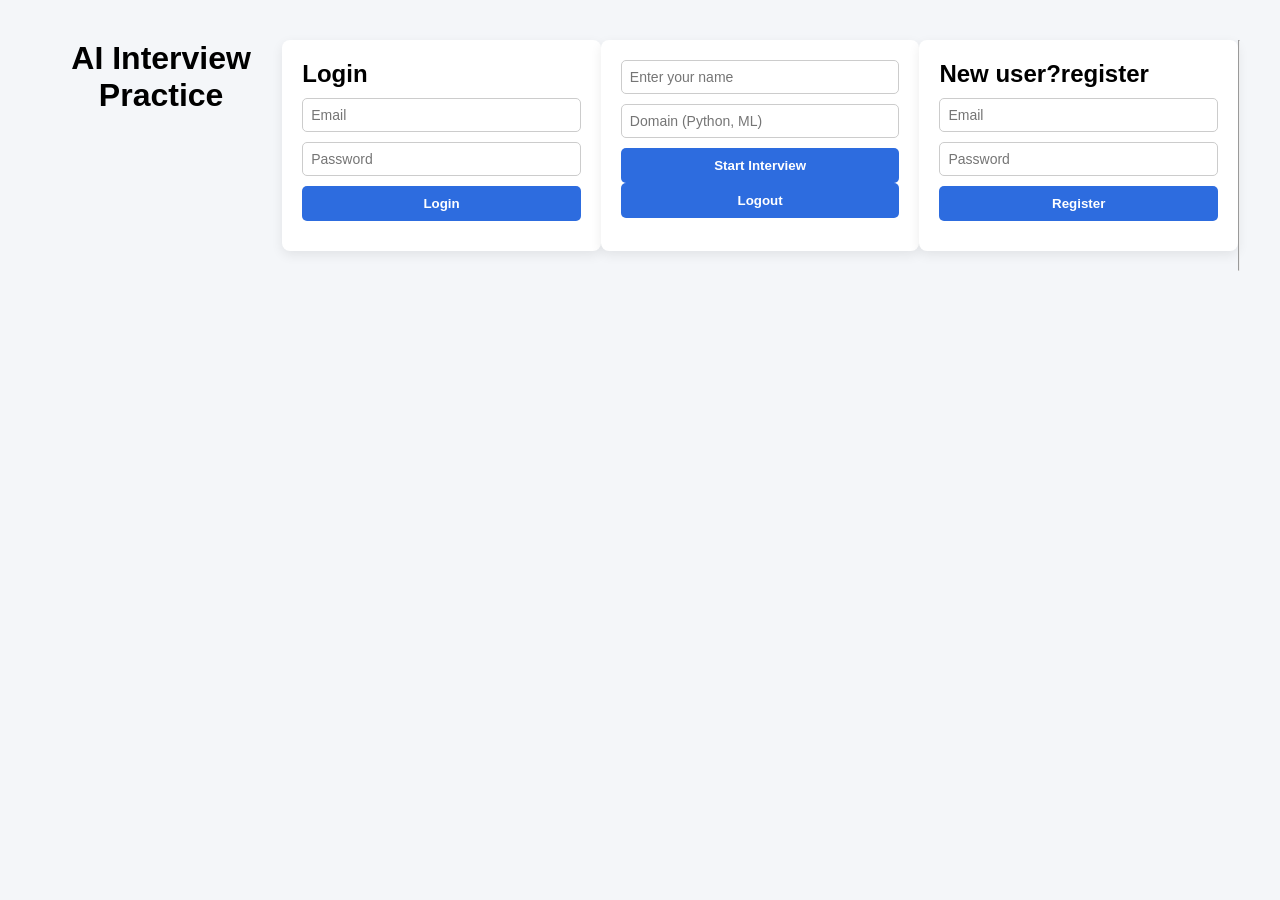
==== frontend/index.html @ e3961725 "added login logout" ====
<!DOCTYPE html>
<html>
<head>
    <title>AI Interview App</title>
    <link rel="stylesheet" href="/frontend/style.css">
</head>
<body>

<h1>AI Interview Practice</h1>

<div id="auth-section">
    <h2>Login</h2>
    <input type="email" id="email" placeholder="Email">
    <input type="password" id="password" placeholder="Password">
    <button onclick="login()">Login</button>
    
    <p id="auth-message"></p>
</div>


<div>
    <input type="text" id="name" placeholder="Enter your name">
    <input type="text" id="domain" placeholder="Domain (Python, ML)">
    <button onclick="startInterview()">Start Interview</button>
    <button onclick="logout()">Logout</button>
</div>

<div id="register">
    <h2>New user?register</h2>
    <input type="email" id="register-email" placeholder="Email">
    <input type="password" id="register-password" placeholder="Password">
    <button onclick="register()">Register</button>
    <p id="register-message"></p>

</div>

<hr>

<div id="interview-section" style="display:none;">
    <h3 id="question"></h3>

    <textarea id="answer" rows="5" cols="50"></textarea>
    <br>
    <button onclick="submitAnswer()">Submit Answer</button>

    <h4 id="feedback"></h4>
</div>

    <script src="/frontend/script.js"></script>

</body>
</html>
---- frontend/style.css ----
/* Reset */
* {
    box-sizing: border-box;
    margin: 0;
    padding: 0;
    font-family: Arial, Helvetica, sans-serif;
}

body {
    background-color: #f4f6f9;
    padding: 40px;
    display: flex;
    justify-content: center;
}

h1 {
    margin-bottom: 20px;
    text-align: center;
}

h2 {
    margin-bottom: 10px;
}

#auth-section,
#register-section,
#interview-section,
div {
    background: white;
    padding: 20px;
    margin-bottom: 20px;
    width: 400px;
    border-radius: 8px;
    box-shadow: 0 4px 12px rgba(0, 0, 0, 0.08);
}

input, textarea {
    width: 100%;
    padding: 8px;
    margin-bottom: 10px;
    border-radius: 5px;
    border: 1px solid #ccc;
    font-size: 14px;
}

button {
    width: 100%;
    padding: 10px;
    background-color: #2d6cdf;
    color: white;
    border: none;
    border-radius: 5px;
    cursor: pointer;
    font-weight: bold;
}

button:hover {
    background-color: #1f4fb2;
}

#auth-message,
#register-message,
#feedback {
    margin-top: 10px;
    font-size: 14px;
    color: #d9534f;
}
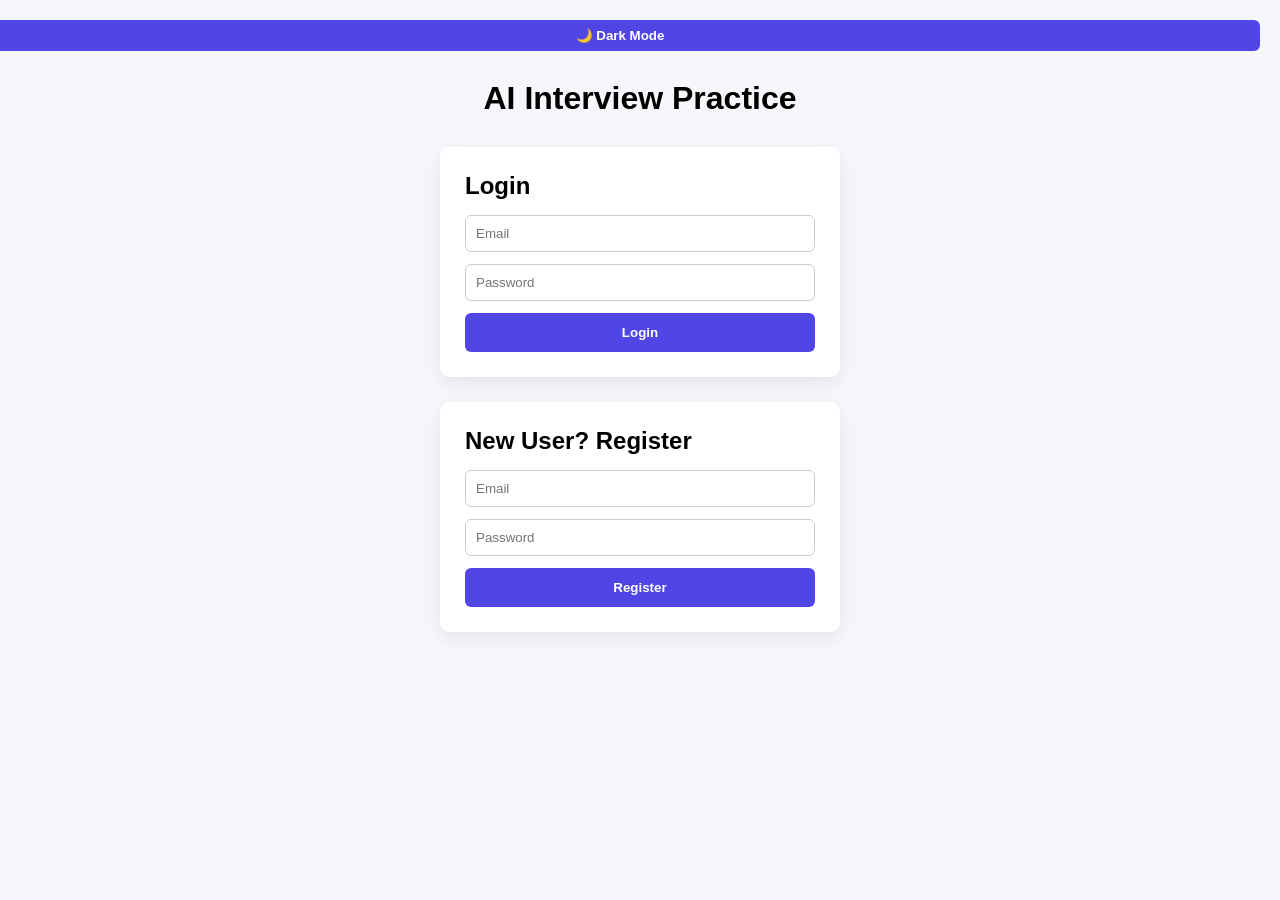
==== commit 3fd374f4: "added llm and other" ====
--- a/frontend/index.html
+++ b/frontend/index.html
@@ -6,47 +6,49 @@
 </head>
 <body>
 
-<h1>AI Interview Practice</h1>
+<div class="auth-container">
+    
+    <button id="theme-toggle">🌙 Dark Mode</button>
 
-<div id="auth-section">
-    <h2>Login</h2>
-    <input type="email" id="email" placeholder="Email">
-    <input type="password" id="password" placeholder="Password">
-    <button onclick="login()">Login</button>
-    
-    <p id="auth-message"></p>
-</div>
+    <h1 class="app-title">AI Interview Practice</h1>
+
+    <!-- LOGIN CARD -->
+
+    <div class="auth-card">
+
+        <h2>Login</h2>
+
+        <input id="email" type="email" placeholder="Email">
+        <input id="password" type="password" placeholder="Password">
 
 
-<div>
-    <input type="text" id="name" placeholder="Enter your name">
-    <input type="text" id="domain" placeholder="Domain (Python, ML)">
-    <button onclick="startInterview()">Start Interview</button>
-    <button onclick="logout()">Logout</button>
-</div>
+        <button type="button" onclick="login()">Login</button>
 
-<div id="register">
-    <h2>New user?register</h2>
-    <input type="email" id="register-email" placeholder="Email">
-    <input type="password" id="register-password" placeholder="Password">
-    <button onclick="register()">Register</button>
-    <p id="register-message"></p>
+
+        <div id="auth-message"></div>
+
+    </div>
+
+    <!-- REGISTER CARD -->
+
+    <div class="auth-card">
+
+        <h2>New User? Register</h2>
+
+        <input id="register-email" type="email" placeholder="Email">
+        <input id="register-password" type="password" placeholder="Password">
+
+        <button type="button" onclick="register()">Register</button>
+
+
+        <div id="register-message"></div>
+
+    </div>
 
 </div>
 
-<hr>
-
-<div id="interview-section" style="display:none;">
-    <h3 id="question"></h3>
-
-    <textarea id="answer" rows="5" cols="50"></textarea>
-    <br>
-    <button onclick="submitAnswer()">Submit Answer</button>
-
-    <h4 id="feedback"></h4>
-</div>
-
-    <script src="/frontend/script.js"></script>
+<script src="/frontend/script.js"></script>
 
 </body>
+
 </html>
--- a/frontend/style.css
+++ b/frontend/style.css
@@ -1,4 +1,5 @@
 /* Reset */
+
 * {
     box-sizing: border-box;
     margin: 0;
@@ -6,62 +7,273 @@
     font-family: Arial, Helvetica, sans-serif;
 }
 
+/* Body */
+
 body {
-    background-color: #f4f6f9;
+    background: #F5F7FB;
+}
+
+/* Sidebar */
+
+.sidebar {
+    width: 220px;
+    height: 100vh;
+    background: linear-gradient(180deg,#4F46E5,#6366F1);
+    position: fixed;
+    left: 0;
+    top: 0;
+    padding: 25px;
+    color: white;
+
+    display: flex;
+    flex-direction: column;
+    justify-content: space-between;
+}
+
+.sidebar h2 {
+    font-size: 24px;
+}
+
+/* Sidebar bottom area */
+
+.sidebar-bottom {
+    margin-top: auto;
+}
+
+/* Main Content */
+
+.main-content {
+    margin-left: 220px;
+    padding: 60px;
+}
+
+/* Interview Card */
+
+.card {
+    max-width: 700px;
+    background: white;
     padding: 40px;
-    display: flex;
-    justify-content: center;
-}
+    border-radius: 12px;
+    box-shadow: 0 10px 25px rgba(0,0,0,0.08);
+}
+
+/* Title */
 
 h1 {
+    margin-bottom: 25px;
+}
+
+/* Progress */
+
+#progress {
     margin-bottom: 20px;
-    text-align: center;
-}
-
-h2 {
-    margin-bottom: 10px;
-}
-
-#auth-section,
-#register-section,
-#interview-section,
-div {
-    background: white;
-    padding: 20px;
+    font-weight: bold;
+}
+
+/* Question box */
+
+.question {
+    background: #F9FAFB;
+    padding: 15px;
+    border-radius: 8px;
     margin-bottom: 20px;
-    width: 400px;
-    border-radius: 8px;
-    box-shadow: 0 4px 12px rgba(0, 0, 0, 0.08);
-}
-
-input, textarea {
+}
+
+/* Answer area */
+
+textarea {
     width: 100%;
-    padding: 8px;
-    margin-bottom: 10px;
-    border-radius: 5px;
+    height: 130px;
+    padding: 12px;
+    border-radius: 6px;
     border: 1px solid #ccc;
+    margin-bottom: 20px;
     font-size: 14px;
 }
+
+/* Buttons */
 
 button {
     width: 100%;
-    padding: 10px;
-    background-color: #2d6cdf;
+    padding: 12px;
+    background: #4F46E5;
     color: white;
     border: none;
-    border-radius: 5px;
+    border-radius: 6px;
+    font-weight: bold;
     cursor: pointer;
-    font-weight: bold;
 }
 
 button:hover {
-    background-color: #1f4fb2;
-}
-
-#auth-message,
-#register-message,
+    background: #4338CA;
+}
+
+/* Feedback */
+/* 
 #feedback {
-    margin-top: 10px;
-    font-size: 14px;
-    color: #d9534f;
+    margin-top: 20px;
+    padding: 12px;
+    background: #F3F4F6;
+    border-radius: 6px;
+} */
+
+/* AUTH PAGE */
+
+.auth-container{
+    width:400px;
+    margin:80px auto;
+}
+
+.app-title{
+    text-align:center;
+    margin-bottom:30px;
+}
+
+.auth-card{
+    background:white;
+    padding:25px;
+    border-radius:10px;
+    margin-bottom:25px;
+    box-shadow:0 6px 20px rgba(0,0,0,0.08);
+}
+
+.auth-card h2{
+    margin-bottom:15px;
+}
+
+.auth-card input{
+    width:100%;
+    padding:10px;
+    margin-bottom:12px;
+    border-radius:6px;
+    border:1px solid #ccc;
+}
+
+.auth-card button{
+    width:100%;
+    padding:12px;
+    background:#4F46E5;
+    color:white;
+    border:none;
+    border-radius:6px;
+    cursor:pointer;
+}
+
+.auth-card button:hover{
+    background:#4338CA;
+}
+
+/* THEME TOGGLE BUTTON */
+
+#theme-toggle{
+    position:absolute;
+    top:20px;
+    right:20px;
+    padding:8px 14px;
+    border:none;
+    border-radius:6px;
+    background:#4F46E5;
+    color:white;
+    cursor:pointer;
+}
+
+/* DARK MODE */
+
+.dark-mode{
+    background:#121212;
+    color:white;
+}
+
+.dark-mode .auth-card{
+    background:#1E1E1E;
+    color:white;
+}
+
+.dark-mode input{
+    background:#2a2a2a;
+    color:white;
+    border:1px solid #444;
+}
+
+.dark-mode textarea{
+    background:#2a2a2a;
+    color:white;
+    border:1px solid #444;
+}
+
+/* TOP BAR */
+
+.top-bar{
+    display:flex;
+    justify-content:space-between;
+    align-items:center;
+    margin-bottom:20px;
+}
+
+.interview-info span{
+    margin-right:15px;
+    font-weight:600;
+}
+
+.timer{
+    font-weight:600;
+}
+
+/* QUESTION CARD */
+
+.question-card{
+    background:#1e1e1e;
+    padding:25px;
+    border-radius:10px;
+    margin-bottom:20px;
+}
+
+.question-header{
+    font-size:18px;
+    margin-bottom:10px;
+}
+
+.question-text{
+    font-size:16px;
+}
+
+/* ANSWER CARD */
+
+.answer-card{
+    background:#1e1e1e;
+    padding:25px;
+    border-radius:10px;
+    margin-bottom:20px;
+}
+
+textarea{
+    width:100%;
+    height:160px;
+    padding:12px;
+    border-radius:8px;
+    border:1px solid #444;
+    margin-bottom:15px;
+    background:#2a2a2a;
+    color:white;
+}
+
+/* ACTION BUTTONS */
+
+.actions{
+    display:flex;
+    gap:10px;
+}
+
+.secondary-btn{
+    background:#555;
+}
+
+/* FEEDBACK */
+
+.feedback-card {
+    background-color: #1e1e1e;
+    color: #ffffff;
+    padding: 12px;
+    border-radius: 8px;
+    margin-top: 20px;
 }
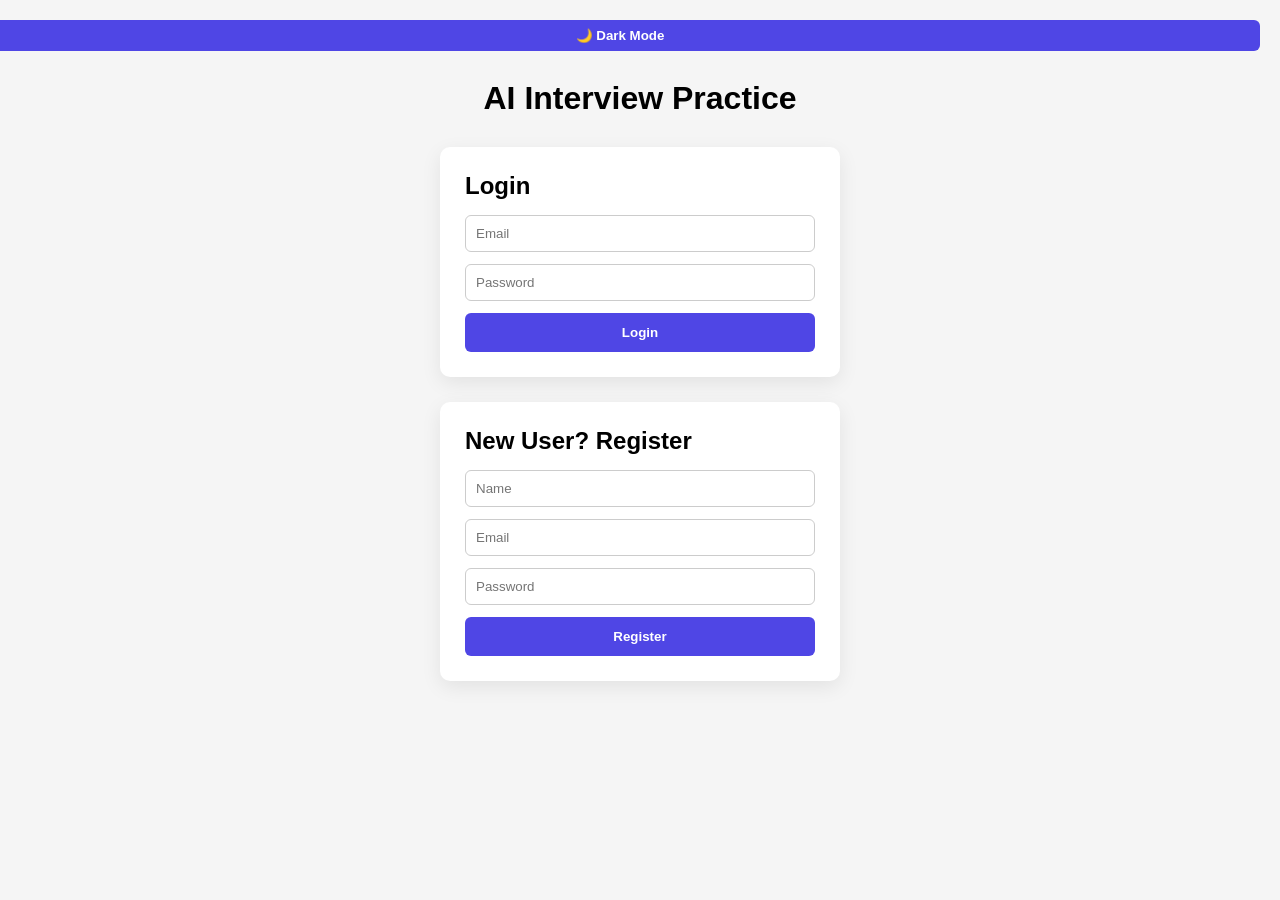
==== commit adea1bc1: "added name in register and changed dashboard" ====
--- a/frontend/index.html
+++ b/frontend/index.html
@@ -34,7 +34,8 @@
     <div class="auth-card">
 
         <h2>New User? Register</h2>
-
+        
+        <input id="register-name" type="name" placeholder="Name">
         <input id="register-email" type="email" placeholder="Email">
         <input id="register-password" type="password" placeholder="Password">
 
--- a/frontend/style.css
+++ b/frontend/style.css
@@ -1,4 +1,4 @@
-/* Reset */
+/* ================= RESET ================= */
 
 * {
     box-sizing: border-box;
@@ -7,13 +7,14 @@
     font-family: Arial, Helvetica, sans-serif;
 }
 
-/* Body */
+/* ================= BODY ================= */
 
 body {
-    background: #F5F7FB;
-}
-
-/* Sidebar */
+    background-color: #f5f5f5;
+    color: black;
+}
+
+/* ================= SIDEBAR ================= */
 
 .sidebar {
     width: 220px;
@@ -34,64 +35,83 @@
     font-size: 24px;
 }
 
-/* Sidebar bottom area */
-
 .sidebar-bottom {
     margin-top: auto;
 }
 
-/* Main Content */
+/* ================= MAIN CONTENT ================= */
 
 .main-content {
     margin-left: 220px;
     padding: 60px;
 }
 
-/* Interview Card */
-
-.card {
-    max-width: 700px;
-    background: white;
-    padding: 40px;
-    border-radius: 12px;
-    box-shadow: 0 10px 25px rgba(0,0,0,0.08);
-}
-
-/* Title */
-
-h1 {
-    margin-bottom: 25px;
-}
-
-/* Progress */
-
-#progress {
-    margin-bottom: 20px;
-    font-weight: bold;
-}
-
-/* Question box */
-
-.question {
-    background: #F9FAFB;
-    padding: 15px;
-    border-radius: 8px;
-    margin-bottom: 20px;
-}
-
-/* Answer area */
-
-textarea {
-    width: 100%;
-    height: 130px;
-    padding: 12px;
-    border-radius: 6px;
-    border: 1px solid #ccc;
-    margin-bottom: 20px;
-    font-size: 14px;
-}
-
-/* Buttons */
+/* ================= TOP BAR ================= */
+
+.top-bar{
+    display:flex;
+    justify-content:space-between;
+    align-items:center;
+    margin-bottom:20px;
+}
+
+.interview-info span{
+    margin-right:15px;
+    font-weight:600;
+}
+
+.timer{
+    font-weight:600;
+}
+
+/* ================= QUESTION CARD ================= */
+
+.question-card{
+    background:#F9FAFB;
+    color:black;
+    padding:25px;
+    border-radius:10px;
+    margin-bottom:20px;
+}
+
+/* 🔥 IMPORTANT FIX */
+
+.question-header{
+    font-size:18px;
+    margin-bottom:10px;
+    color:black;
+}
+
+.question-text{
+    font-size:16px;
+    color:black;
+}
+
+/* ================= ANSWER CARD ================= */
+
+.answer-card{
+    background:white;
+    color:black;
+    padding:25px;
+    border-radius:10px;
+    margin-bottom:20px;
+}
+
+/* ================= TEXTAREA ================= */
+
+textarea{
+    width:100%;
+    height:160px;
+    padding:12px;
+    border-radius:8px;
+    border:1px solid #ccc;
+    margin-bottom:15px;
+    background:white;
+    color:black;
+    font-size:14px;
+}
+
+/* ================= BUTTONS ================= */
 
 button {
     width: 100%;
@@ -108,16 +128,26 @@
     background: #4338CA;
 }
 
-/* Feedback */
-/* 
-#feedback {
+.actions{
+    display:flex;
+    gap:10px;
+}
+
+.secondary-btn{
+    background:#555;
+}
+
+/* ================= FEEDBACK ================= */
+
+.feedback-card {
+    background-color: #F3F4F6;
+    color: black;
+    padding: 12px;
+    border-radius: 8px;
     margin-top: 20px;
-    padding: 12px;
-    background: #F3F4F6;
-    border-radius: 6px;
-} */
-
-/* AUTH PAGE */
+}
+
+/* ================= AUTH PAGE ================= */
 
 .auth-container{
     width:400px;
@@ -131,6 +161,7 @@
 
 .auth-card{
     background:white;
+    color:black;
     padding:25px;
     border-radius:10px;
     margin-bottom:25px;
@@ -149,21 +180,7 @@
     border:1px solid #ccc;
 }
 
-.auth-card button{
-    width:100%;
-    padding:12px;
-    background:#4F46E5;
-    color:white;
-    border:none;
-    border-radius:6px;
-    cursor:pointer;
-}
-
-.auth-card button:hover{
-    background:#4338CA;
-}
-
-/* THEME TOGGLE BUTTON */
+/* ================= THEME BUTTON ================= */
 
 #theme-toggle{
     position:absolute;
@@ -177,15 +194,47 @@
     cursor:pointer;
 }
 
-/* DARK MODE */
-
-.dark-mode{
-    background:#121212;
-    color:white;
-}
+/* ================= DARK MODE ================= */
+
+.dark-mode {
+    background-color: #0f0f0f;
+    color: white;
+}
+
+/* QUESTION CARD */
+
+.dark-mode .question-card{
+    background:#1e1e1e;
+    color:white;
+}
+
+.dark-mode .question-header{
+    color:white;
+}
+
+.dark-mode .question-text{
+    color:white;
+}
+
+/* ANSWER CARD */
+
+.dark-mode .answer-card{
+    background:#1e1e1e;
+    color:white;
+}
+
+/* TEXTAREA */
+
+.dark-mode textarea{
+    background:#2a2a2a;
+    color:white;
+    border:1px solid #444;
+}
+
+/* AUTH */
 
 .dark-mode .auth-card{
-    background:#1E1E1E;
+    background:#1e1e1e;
     color:white;
 }
 
@@ -195,85 +244,9 @@
     border:1px solid #444;
 }
 
-.dark-mode textarea{
-    background:#2a2a2a;
-    color:white;
-    border:1px solid #444;
-}
-
-/* TOP BAR */
-
-.top-bar{
-    display:flex;
-    justify-content:space-between;
-    align-items:center;
-    margin-bottom:20px;
-}
-
-.interview-info span{
-    margin-right:15px;
-    font-weight:600;
-}
-
-.timer{
-    font-weight:600;
-}
-
-/* QUESTION CARD */
-
-.question-card{
-    background:#1e1e1e;
-    padding:25px;
-    border-radius:10px;
-    margin-bottom:20px;
-}
-
-.question-header{
-    font-size:18px;
-    margin-bottom:10px;
-}
-
-.question-text{
-    font-size:16px;
-}
-
-/* ANSWER CARD */
-
-.answer-card{
-    background:#1e1e1e;
-    padding:25px;
-    border-radius:10px;
-    margin-bottom:20px;
-}
-
-textarea{
-    width:100%;
-    height:160px;
-    padding:12px;
-    border-radius:8px;
-    border:1px solid #444;
-    margin-bottom:15px;
-    background:#2a2a2a;
-    color:white;
-}
-
-/* ACTION BUTTONS */
-
-.actions{
-    display:flex;
-    gap:10px;
-}
-
-.secondary-btn{
-    background:#555;
-}
-
 /* FEEDBACK */
 
-.feedback-card {
+.dark-mode .feedback-card {
     background-color: #1e1e1e;
     color: #ffffff;
-    padding: 12px;
-    border-radius: 8px;
-    margin-top: 20px;
 }
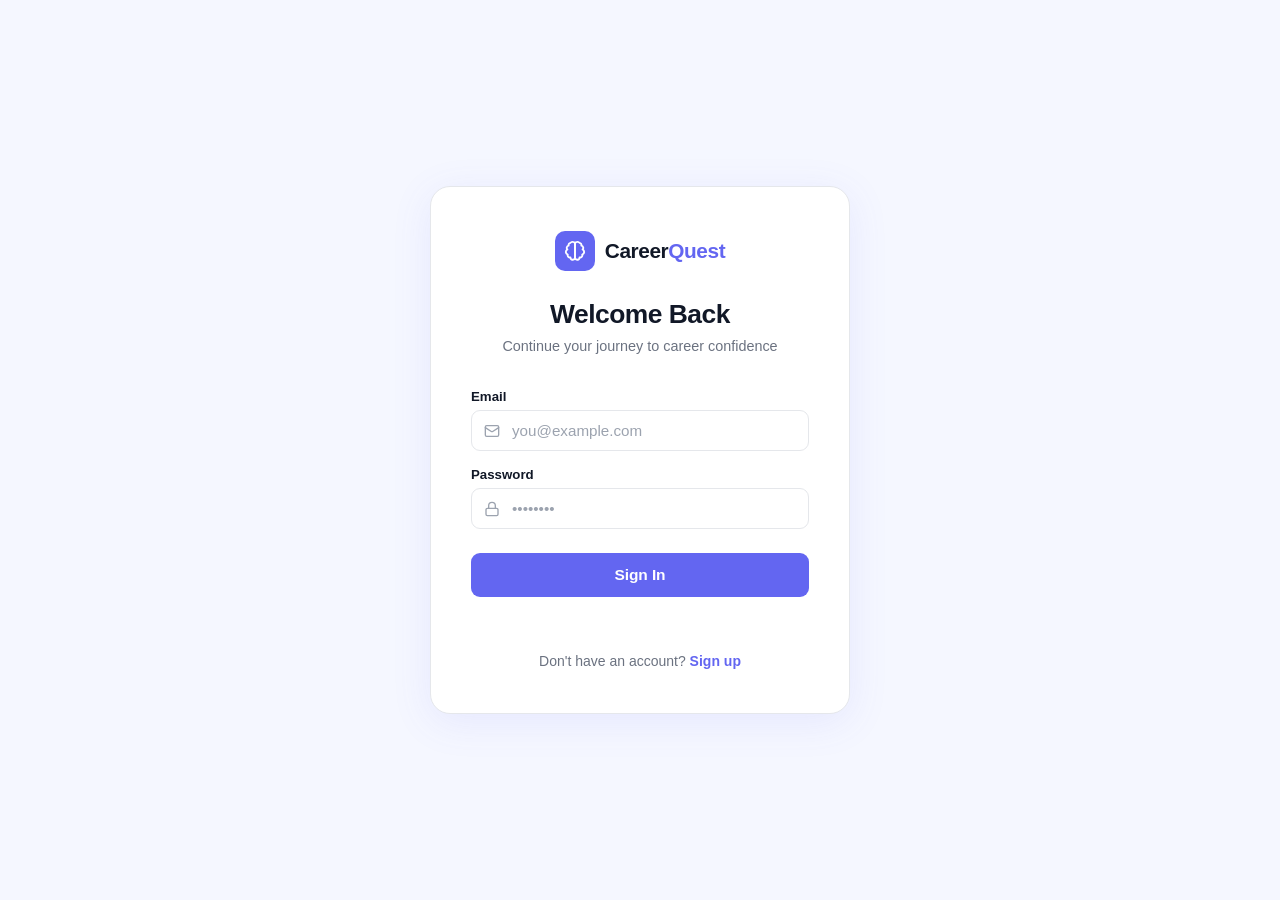
==== commit b06b9a22: "made UI changes" ====
--- a/frontend/index.html
+++ b/frontend/index.html
@@ -1,55 +1,253 @@
 <!DOCTYPE html>
-<html>
+<html lang="en">
 <head>
-    <title>AI Interview App</title>
-    <link rel="stylesheet" href="/frontend/style.css">
+  <meta charset="UTF-8" />
+  <meta name="viewport" content="width=device-width, initial-scale=1.0" />
+  <title>CareerQuest — Sign In</title>
+  <style>
+    *, *::before, *::after { box-sizing: border-box; margin: 0; padding: 0; }
+
+    :root {
+      --primary: #6366f1;
+      --primary-dark: #4f46e5;
+      --primary-light: #e0e7ff;
+      --text: #111827;
+      --muted: #6b7280;
+      --border: #e5e7eb;
+      --bg: #f5f7ff;
+      --card: #ffffff;
+      --error: #dc2626;
+      --radius: 12px;
+    }
+
+    body {
+      font-family: -apple-system, BlinkMacSystemFont, 'Segoe UI', Roboto, 'Helvetica Neue', Arial, sans-serif;
+      background: var(--bg);
+      color: var(--text);
+      min-height: 100vh;
+      display: flex;
+      flex-direction: column;
+      align-items: center;
+      justify-content: center;
+      padding: 24px 20px;
+    }
+
+    /* ── Card ── */
+    .card {
+      background: var(--card);
+      border: 1px solid var(--border);
+      border-radius: 20px;
+      padding: 44px 40px;
+      width: 100%;
+      max-width: 420px;
+      box-shadow: 0 8px 40px rgba(99, 102, 241, 0.10);
+    }
+
+    /* ── Logo ── */
+    .brand {
+      display: flex;
+      align-items: center;
+      justify-content: center;
+      gap: 10px;
+      margin-bottom: 28px;
+      text-decoration: none;
+    }
+
+    .brand-icon {
+      width: 40px;
+      height: 40px;
+      background: var(--primary);
+      border-radius: 10px;
+      display: flex;
+      align-items: center;
+      justify-content: center;
+      color: #fff;
+      flex-shrink: 0;
+    }
+
+    .brand-name {
+      font-size: 1.3rem;
+      font-weight: 800;
+      color: var(--text);
+      letter-spacing: -0.4px;
+    }
+
+    .brand-name span { color: var(--primary); }
+
+    /* ── Headings ── */
+    .card h1 {
+      font-size: 1.65rem;
+      font-weight: 800;
+      letter-spacing: -0.5px;
+      text-align: center;
+      margin-bottom: 6px;
+    }
+
+    .subtitle {
+      font-size: 0.9rem;
+      color: var(--muted);
+      text-align: center;
+      margin-bottom: 32px;
+      line-height: 1.5;
+    }
+
+    /* ── Input fields ── */
+    .field { margin-bottom: 16px; }
+
+    label {
+      display: block;
+      font-size: 0.83rem;
+      font-weight: 600;
+      color: var(--text);
+      margin-bottom: 6px;
+    }
+
+    .input-wrap {
+      position: relative;
+      display: flex;
+      align-items: center;
+    }
+
+    .input-icon {
+      position: absolute;
+      left: 13px;
+      color: #9ca3af;
+      pointer-events: none;
+      display: flex;
+    }
+
+    input {
+      width: 100%;
+      padding: 11px 14px 11px 40px;
+      border: 1.5px solid var(--border);
+      border-radius: 9px;
+      font-size: 0.95rem;
+      color: var(--text);
+      background: var(--card);
+      outline: none;
+      transition: border-color 0.15s, box-shadow 0.15s;
+      font-family: inherit;
+    }
+
+    input::placeholder { color: #9ca3af; }
+
+    input:focus {
+      border-color: var(--primary);
+      box-shadow: 0 0 0 3px rgba(99, 102, 241, 0.12);
+    }
+
+    /* ── Buttons ── */
+    .btn {
+      width: 100%;
+      padding: 13px;
+      border-radius: 9px;
+      font-size: 0.97rem;
+      font-weight: 700;
+      cursor: pointer;
+      transition: background 0.18s, transform 0.18s, box-shadow 0.18s, color 0.18s;
+      font-family: inherit;
+      letter-spacing: -0.1px;
+      border: none;
+    }
+
+    .btn-primary {
+      background: var(--primary);
+      color: #fff;
+      margin-top: 8px;
+    }
+
+    .btn-primary:hover {
+      background: var(--primary-dark);
+      transform: translateY(-1px);
+      box-shadow: 0 6px 20px rgba(99, 102, 241, 0.35);
+    }
+
+    .btn-primary:active { transform: translateY(0); }
+
+    /* ── Error message ── */
+    #auth-message {
+      margin-top: 12px;
+      font-size: 0.875rem;
+      font-weight: 500;
+      min-height: 20px;
+      text-align: center;
+      color: var(--error);
+    }
+
+    /* ── Sign up link ── */
+    .signup-link {
+      text-align: center;
+      font-size: 0.875rem;
+      color: var(--muted);
+      margin-top: 24px;
+    }
+
+    .signup-link a {
+      color: var(--primary);
+      font-weight: 600;
+      text-decoration: none;
+    }
+
+    .signup-link a:hover { text-decoration: underline; }
+
+    /* ── Responsive ── */
+    @media (max-width: 480px) {
+      .card { padding: 32px 24px; }
+    }
+  </style>
 </head>
 <body>
 
-<div class="auth-container">
-    
-    <button id="theme-toggle">🌙 Dark Mode</button>
-
-    <h1 class="app-title">AI Interview Practice</h1>
-
-    <!-- LOGIN CARD -->
-
-    <div class="auth-card">
-
-        <h2>Login</h2>
-
-        <input id="email" type="email" placeholder="Email">
-        <input id="password" type="password" placeholder="Password">
-
-
-        <button type="button" onclick="login()">Login</button>
-
-
-        <div id="auth-message"></div>
-
+  <div class="card">
+
+    <a href="/frontend/landing.html" class="brand">
+      <div class="brand-icon">
+        <svg width="22" height="22" viewBox="0 0 24 24" fill="none" stroke="currentColor" stroke-width="2" stroke-linecap="round" stroke-linejoin="round">
+          <path d="M9.5 2A2.5 2.5 0 0 1 12 4.5v15a2.5 2.5 0 0 1-4.96-.46 2.5 2.5 0 0 1-2.96-3.08 3 3 0 0 1-.34-5.58 2.5 2.5 0 0 1 1.32-4.24 2.5 2.5 0 0 1 1.98-3A2.5 2.5 0 0 1 9.5 2Z"/>
+          <path d="M14.5 2A2.5 2.5 0 0 0 12 4.5v15a2.5 2.5 0 0 0 4.96-.46 2.5 2.5 0 0 0 2.96-3.08 3 3 0 0 0 .34-5.58 2.5 2.5 0 0 0-1.32-4.24 2.5 2.5 0 0 0-1.98-3A2.5 2.5 0 0 0 14.5 2Z"/>
+        </svg>
+      </div>
+      <span class="brand-name">Career<span>Quest</span></span>
+    </a>
+
+    <h1>Welcome Back</h1>
+    <p class="subtitle">Continue your journey to career confidence</p>
+
+    <div class="field">
+      <label for="email">Email</label>
+      <div class="input-wrap">
+        <span class="input-icon">
+          <svg width="16" height="16" viewBox="0 0 24 24" fill="none" stroke="currentColor" stroke-width="2" stroke-linecap="round" stroke-linejoin="round">
+            <rect width="20" height="16" x="2" y="4" rx="2"/>
+            <path d="m22 7-8.97 5.7a1.94 1.94 0 0 1-2.06 0L2 7"/>
+          </svg>
+        </span>
+        <input id="email" type="email" placeholder="you@example.com" autocomplete="email" />
+      </div>
     </div>
 
-    <!-- REGISTER CARD -->
-
-    <div class="auth-card">
-
-        <h2>New User? Register</h2>
-        
-        <input id="register-name" type="name" placeholder="Name">
-        <input id="register-email" type="email" placeholder="Email">
-        <input id="register-password" type="password" placeholder="Password">
-
-        <button type="button" onclick="register()">Register</button>
-
-
-        <div id="register-message"></div>
-
+    <div class="field">
+      <label for="password">Password</label>
+      <div class="input-wrap">
+        <span class="input-icon">
+          <svg width="16" height="16" viewBox="0 0 24 24" fill="none" stroke="currentColor" stroke-width="2" stroke-linecap="round" stroke-linejoin="round">
+            <rect width="18" height="11" x="3" y="11" rx="2" ry="2"/>
+            <path d="M7 11V7a5 5 0 0 1 10 0v4"/>
+          </svg>
+        </span>
+        <input id="password" type="password" placeholder="••••••••" autocomplete="current-password" />
+      </div>
     </div>
 
-</div>
-
-<script src="/frontend/script.js"></script>
+    <button class="btn btn-primary" type="button" onclick="login()">Sign In</button>
+
+    <div id="auth-message"></div>
+
+    <p class="signup-link">Don't have an account? <a href="/register">Sign up</a></p>
+
+  </div>
+
+  <script src="/frontend/script.js"></script>
 
 </body>
-
 </html>
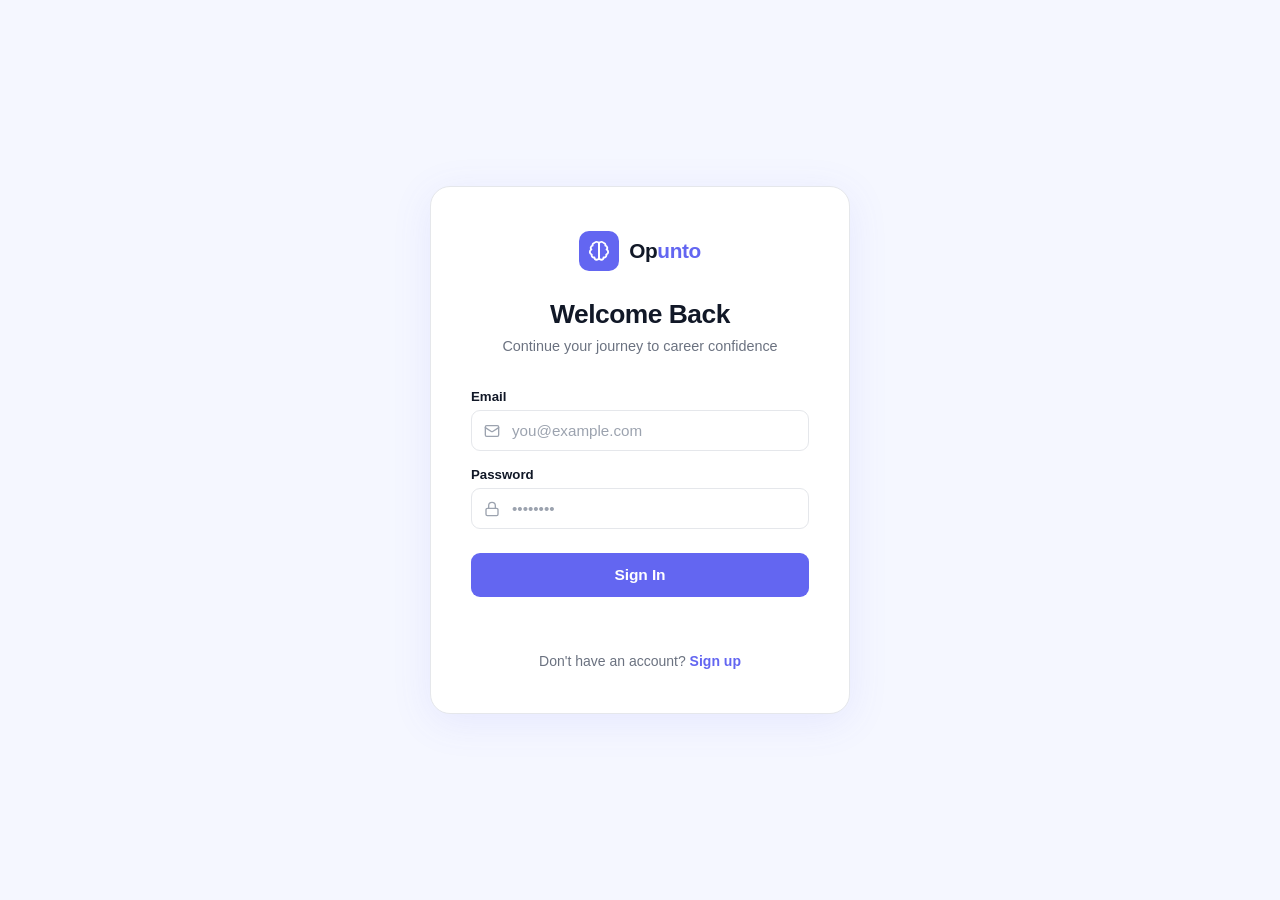
==== commit a55c5708: "changed name to opunto" ====
--- a/frontend/index.html
+++ b/frontend/index.html
@@ -3,7 +3,7 @@
 <head>
   <meta charset="UTF-8" />
   <meta name="viewport" content="width=device-width, initial-scale=1.0" />
-  <title>CareerQuest — Sign In</title>
+  <title>Opunto — Sign In</title>
   <style>
     *, *::before, *::after { box-sizing: border-box; margin: 0; padding: 0; }
 
@@ -207,7 +207,7 @@
           <path d="M14.5 2A2.5 2.5 0 0 0 12 4.5v15a2.5 2.5 0 0 0 4.96-.46 2.5 2.5 0 0 0 2.96-3.08 3 3 0 0 0 .34-5.58 2.5 2.5 0 0 0-1.32-4.24 2.5 2.5 0 0 0-1.98-3A2.5 2.5 0 0 0 14.5 2Z"/>
         </svg>
       </div>
-      <span class="brand-name">Career<span>Quest</span></span>
+      <span class="brand-name">Op<span>unto</span></span>
     </a>
 
     <h1>Welcome Back</h1>
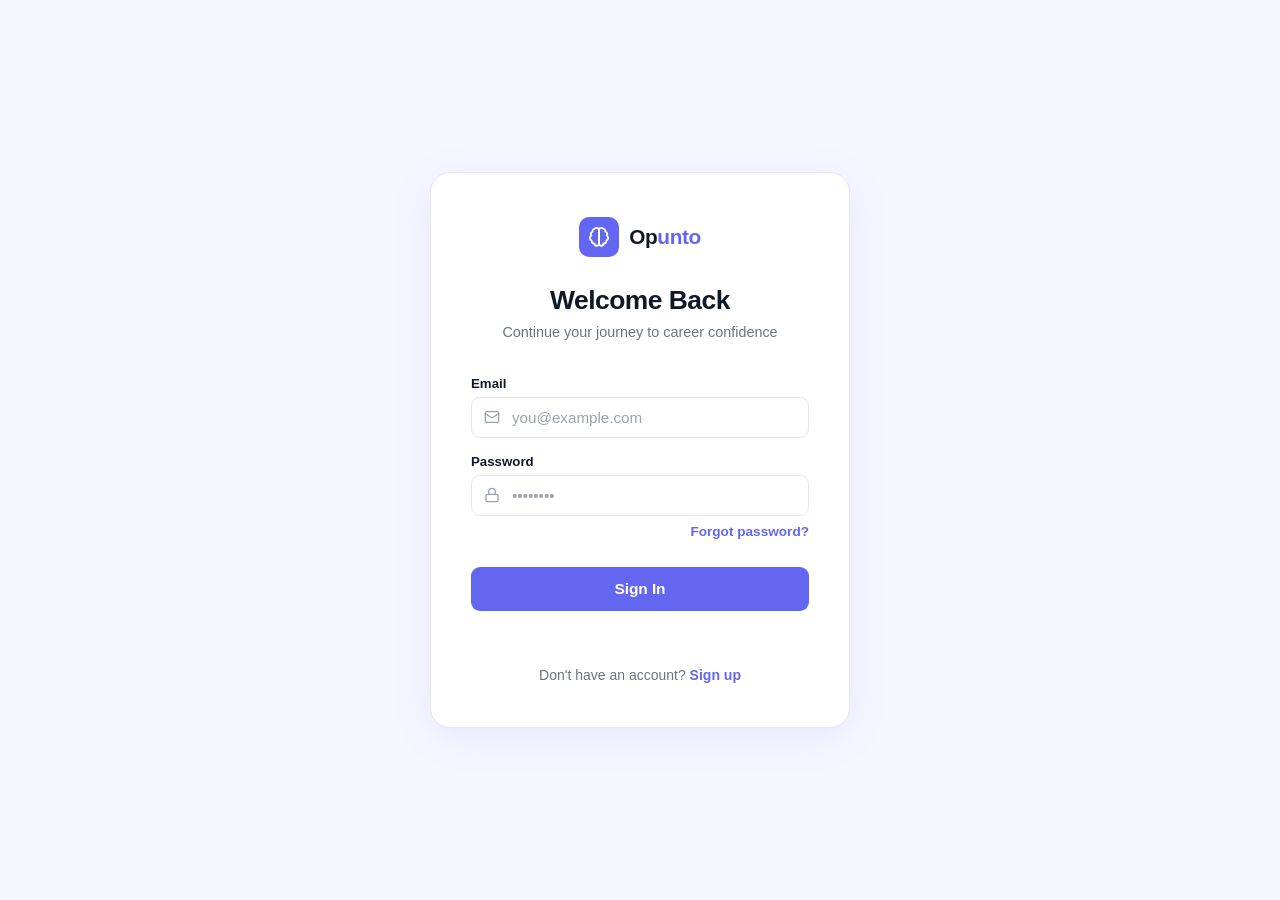
==== commit 0301bbd3: "Add forgot password flow with OTP email reset" ====
--- a/frontend/index.html
+++ b/frontend/index.html
@@ -190,6 +190,22 @@
 
     .signup-link a:hover { text-decoration: underline; }
 
+    /* ── Forgot password link ── */
+    .forgot-link {
+      text-align: right;
+      font-size: 0.85rem;
+      margin-top: -8px;
+      margin-bottom: 20px;
+    }
+
+    .forgot-link a {
+      color: var(--primary);
+      font-weight: 600;
+      text-decoration: none;
+    }
+
+    .forgot-link a:hover { text-decoration: underline; }
+
     /* ── Responsive ── */
     @media (max-width: 480px) {
       .card { padding: 32px 24px; }
@@ -239,6 +255,8 @@
       </div>
     </div>
 
+    <p class="forgot-link"><a href="/forgot-password">Forgot password?</a></p>
+
     <button class="btn btn-primary" type="button" onclick="login()">Sign In</button>
 
     <div id="auth-message"></div>
